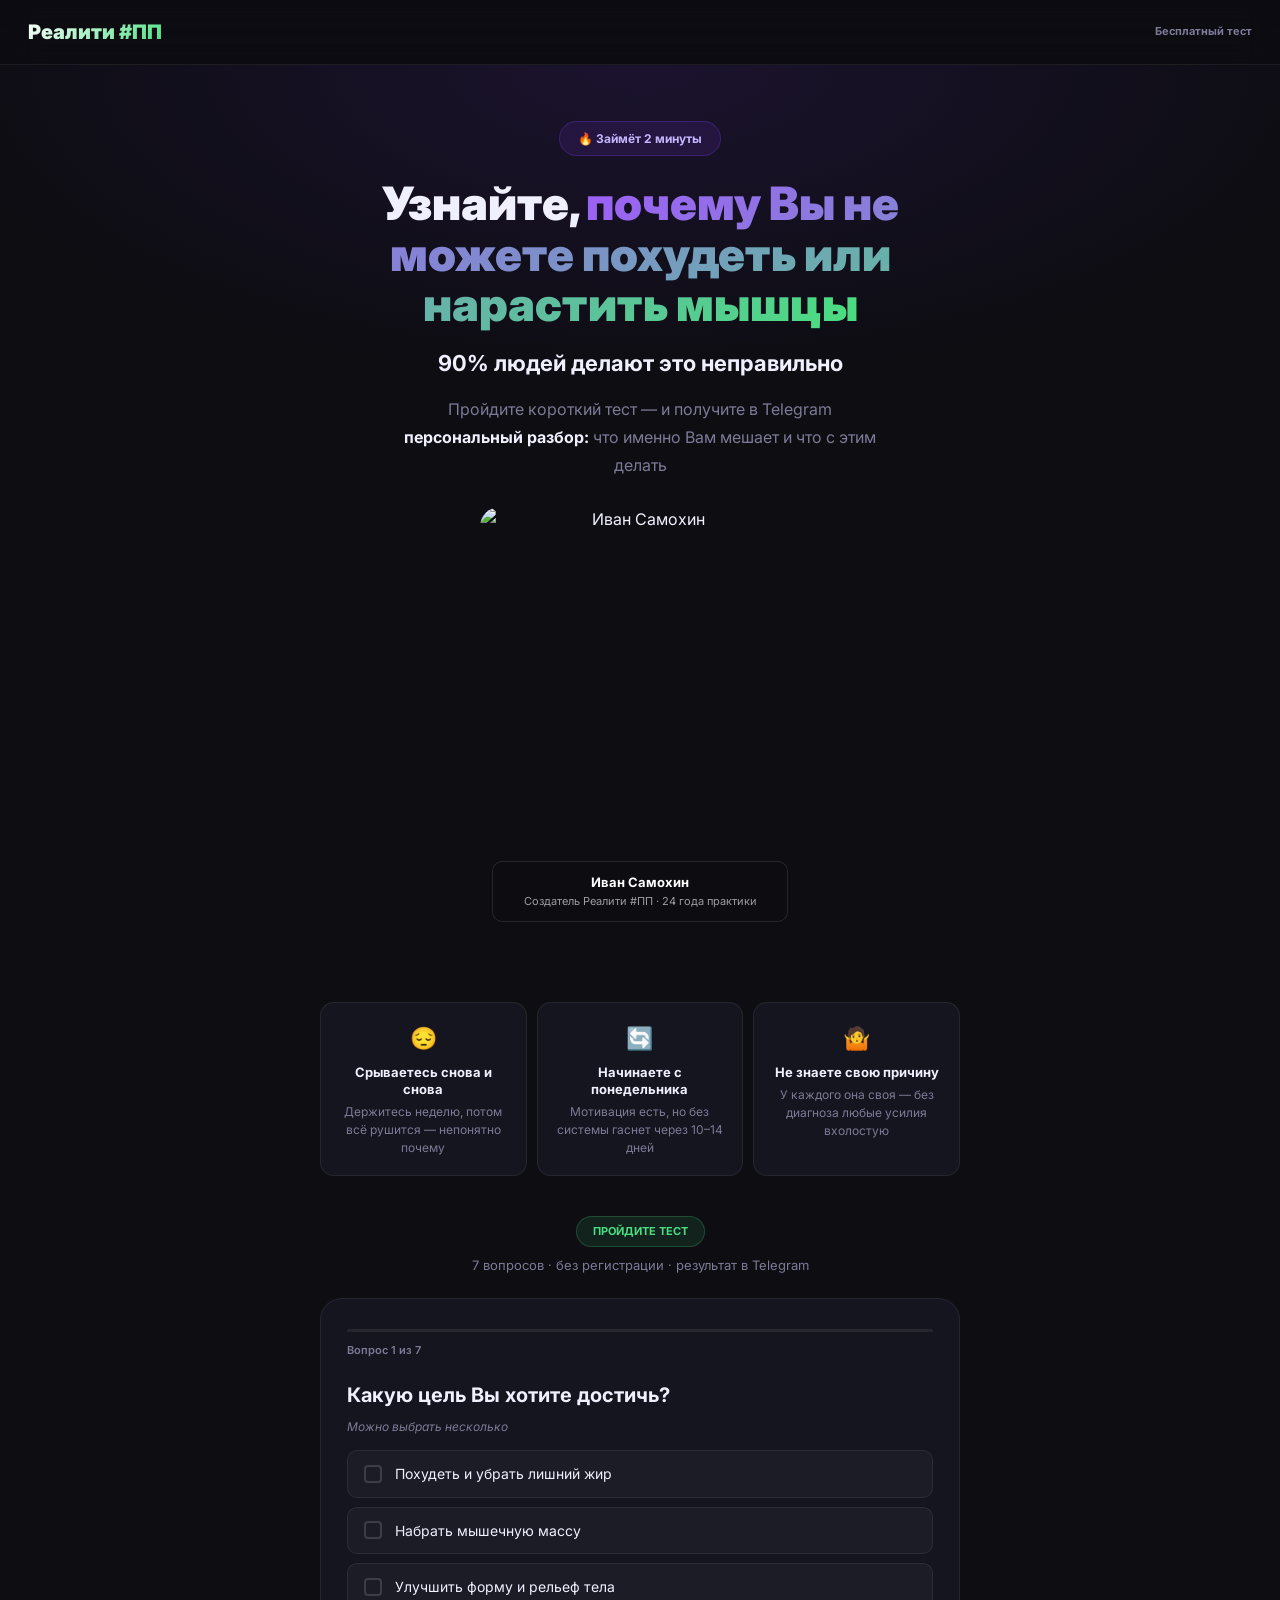
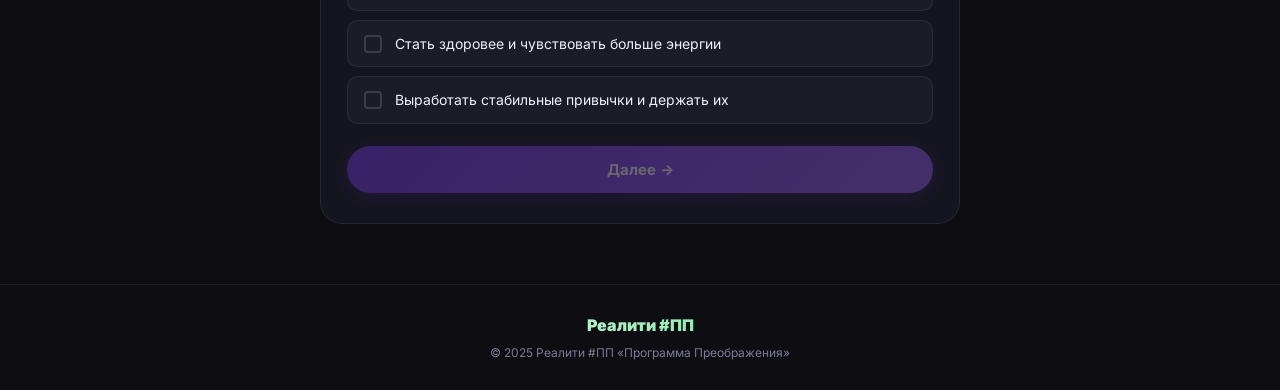
==== index.html @ 1e9e6c45 "Update index.html" ====
<!DOCTYPE html>
<html lang="ru">
<head>
<meta charset="UTF-8"/>
<meta name="viewport" content="width=device-width,initial-scale=1.0"/>
<title>Реалити #ПП «Программа Преображения» — Узнайте, почему Вы не можете похудеть</title>
<link href="https://fonts.googleapis.com/css2?family=Inter:wght@400;500;600;700;800;900&display=swap" rel="stylesheet"/>
<style>
*,*::before,*::after{box-sizing:border-box;margin:0;padding:0}
:root{
  --bg:#0d0d12;--card:#15151f;--border:rgba(255,255,255,0.07);
  --purple:#7c3aed;--purpleL:#9d5ff7;--purpleXL:#c4b5fd;
  --green:#4ade80;--text:#f0effe;--muted:#7c7a96;--r:14px;--rsm:10px;
}
html{scroll-behavior:smooth}
body{font-family:'Inter',sans-serif;background:var(--bg);color:var(--text);line-height:1.6;overflow-x:hidden;min-height:100vh}
.wrap{max-width:680px;margin:0 auto;padding:0 20px}
.grad{background:linear-gradient(130deg,var(--purpleL),var(--green));-webkit-background-clip:text;-webkit-text-fill-color:transparent;background-clip:text}
nav{display:flex;align-items:center;justify-content:space-between;padding:16px 28px;background:rgba(13,13,18,.92);backdrop-filter:blur(18px);border-bottom:1px solid var(--border);position:sticky;top:0;z-index:100}
.logo{font-size:20px;font-weight:900;background:linear-gradient(135deg,#fff,var(--green));-webkit-background-clip:text;-webkit-text-fill-color:transparent;background-clip:text}
.nav-badge{font-size:11px;font-weight:700;color:var(--muted)}
.hero{padding:56px 0 36px;text-align:center;background:radial-gradient(ellipse 80% 50% at 50% 0%,rgba(124,58,237,.13) 0%,transparent 70%),var(--bg)}
.hero-badge{display:inline-flex;align-items:center;background:rgba(124,58,237,.12);border:1px solid rgba(124,58,237,.28);color:var(--purpleXL);padding:7px 18px;border-radius:100px;font-size:12px;font-weight:700;margin-bottom:22px}
.hero h1{font-size:clamp(26px,6vw,46px);font-weight:900;line-height:1.1;margin-bottom:16px}
.hero-sub{font-size:clamp(14px,2.5vw,16px);color:var(--muted);max-width:500px;margin:0 auto;line-height:1.75}
.hero-sub strong{color:var(--text)}
.why{padding:32px 0 36px}
.why-grid{display:grid;grid-template-columns:repeat(3,1fr);gap:10px}
.why-card{background:var(--card);border:1px solid var(--border);border-radius:var(--r);padding:18px 14px;text-align:center}
.why-icon{font-size:22px;margin-bottom:8px}
.why-card h3{font-size:13px;font-weight:700;margin-bottom:5px;line-height:1.3}
.why-card p{font-size:12px;color:var(--muted);line-height:1.5}
.quiz-wrap{padding:4px 0 60px}
.quiz-label{text-align:center;margin-bottom:22px}
.ql-badge{display:inline-block;background:rgba(74,222,128,.1);border:1px solid rgba(74,222,128,.22);color:var(--green);padding:6px 16px;border-radius:100px;font-size:11px;font-weight:700;margin-bottom:8px}
.quiz-label p{font-size:13px;color:var(--muted)}
.quiz-box{background:var(--card);border:1px solid var(--border);border-radius:22px;padding:30px 26px}
.pw{height:3px;background:rgba(255,255,255,.07);border-radius:2px;margin-bottom:10px;overflow:hidden}
.pf{height:100%;background:linear-gradient(90deg,var(--purple),var(--green));border-radius:2px;transition:width .4s ease;width:0%}
.pl{font-size:11px;color:var(--muted);font-weight:600;margin-bottom:22px}
.hint{font-size:12px;color:var(--muted);margin-bottom:14px;font-style:italic}
.qt{font-size:clamp(16px,3vw,20px);font-weight:700;margin-bottom:8px;line-height:1.35}
.opts{display:flex;flex-direction:column;gap:9px}
.opt{display:flex;align-items:center;gap:13px;background:rgba(255,255,255,.03);border:1.5px solid var(--border);border-radius:var(--rsm);padding:13px 16px;cursor:pointer;transition:border-color .18s,background .18s;font-size:14px;line-height:1.4;-webkit-tap-highlight-color:transparent;user-select:none}
.opt:hover{border-color:rgba(157,95,247,.45);background:rgba(124,58,237,.06)}
.opt.sel{border-color:var(--purpleL);background:rgba(124,58,237,.12);color:#fff}
.dot{width:18px;height:18px;flex-shrink:0;border:2px solid rgba(255,255,255,.15);transition:all .18s;display:flex;align-items:center;justify-content:center}
.dot-r{border-radius:50%}
.dot-c{border-radius:4px}
.opt.sel .dot{border-color:var(--purpleL);background:var(--purpleL)}
.qnav{display:flex;justify-content:space-between;align-items:center;margin-top:22px;gap:10px}
.btn{display:inline-flex;align-items:center;justify-content:center;border:none;cursor:pointer;font-family:inherit;font-weight:700;border-radius:100px;transition:transform .18s,box-shadow .18s,opacity .18s;white-space:nowrap;text-decoration:none}
.btn:hover:not(:disabled){transform:translateY(-2px)}
.btn:disabled{opacity:.35;cursor:not-allowed;transform:none!important}
.btn-g{background:transparent;color:var(--muted);border:1px solid var(--border);padding:11px 22px;font-size:13px}
.btn-g:hover:not(:disabled){border-color:var(--purpleL);color:var(--text)}
.btn-p{background:linear-gradient(135deg,var(--purple),var(--purpleL));color:#fff;padding:14px 30px;font-size:15px;box-shadow:0 4px 20px rgba(124,58,237,.32);flex:1}
.btn-p:hover:not(:disabled){box-shadow:0 8px 28px rgba(124,58,237,.52)}
.btn-tg{display:inline-flex;align-items:center;justify-content:center;gap:10px;background:linear-gradient(135deg,#229ED9,#2AABEE);color:#fff;font-weight:700;font-size:16px;padding:18px 36px;border-radius:100px;text-decoration:none;transition:transform .18s,box-shadow .18s;box-shadow:0 4px 20px rgba(42,171,238,.32);width:100%}
.btn-tg:hover{transform:translateY(-2px);box-shadow:0 8px 28px rgba(42,171,238,.52)}
.btn-tg svg{width:20px;height:20px;flex-shrink:0}
.rbox{background:var(--card);border:1px solid rgba(124,58,237,.28);border-radius:22px;padding:36px 26px;text-align:center}
.ri{font-size:48px;line-height:1;margin-bottom:12px}
.rt{font-size:10px;font-weight:800;letter-spacing:.12em;color:var(--purpleXL);text-transform:uppercase;margin-bottom:10px}
.rh{font-size:clamp(20px,5vw,30px);font-weight:800;margin-bottom:14px;line-height:1.2}
.rd{color:var(--muted);font-size:15px;line-height:1.75;margin-bottom:24px;max-width:460px;margin-left:auto;margin-right:auto}
.rf{background:rgba(74,222,128,.07);border:1px solid rgba(74,222,128,.2);border-radius:var(--rsm);padding:14px 18px;margin-bottom:26px;font-size:14px;color:var(--green);text-align:left;line-height:1.6}
.rn{margin-top:14px;font-size:12px;color:var(--muted)}
.rhi{font-size:13px;color:var(--muted);margin-bottom:14px}
footer{padding:28px 0;border-top:1px solid var(--border);text-align:center}
.fl{font-size:16px;font-weight:900;background:linear-gradient(135deg,#fff,var(--green));-webkit-background-clip:text;-webkit-text-fill-color:transparent;background-clip:text;margin-bottom:4px}
footer p{font-size:12px;color:var(--muted)}
@media(max-width:600px){
  nav{padding:13px 16px}
  .hero{padding:40px 0 28px}
  .why-grid{grid-template-columns:1fr}
  .quiz-box{padding:20px 14px}
  .rbox{padding:26px 14px}
}
</style>
</head>
<body>

<nav>
  <div class="logo">Реалити #ПП</div>
  <div class="nav-badge">Бесплатный тест</div>
</nav>

<section class="hero">
  <div class="wrap">
    <div class="hero-badge">&#128293; Займёт 2 минуты</div>
    <h1>Узнайте, <span class="grad">почему Вы не можете похудеть или нарастить мышцы</span></h1>
    <p style="font-size:clamp(17px,3vw,22px);font-weight:700;color:var(--text);margin:0 auto 14px;max-width:500px">90% людей делают это неправильно</p>
    <p class="hero-sub">Пройдите короткий тест — и получите в Telegram <strong>персональный разбор:</strong> что именно Вам мешает и что с этим делать</p>
    <div style="margin-top:28px;display:flex;justify-content:center">
      <div style="position:relative;width:100%;max-width:320px">
        <img src="https://raw.githubusercontent.com/Vezuncheg/fitstate/main/images/ivan_photo.jpg"
             alt="Иван Самохин"
             style="width:100%;border-radius:20px;object-fit:cover;object-position:top center;aspect-ratio:3/4;display:block">
        <div style="position:absolute;bottom:12px;left:12px;right:12px;background:rgba(13,13,18,.8);backdrop-filter:blur(12px);border:1px solid rgba(255,255,255,.1);border-radius:10px;padding:10px 14px">
          <div style="font-size:13px;font-weight:700;color:#fff">Иван Самохин</div>
          <div style="font-size:11px;color:rgba(255,255,255,.6)">Создатель Реалити #ПП · 24 года практики</div>
        </div>
      </div>
    </div>
  </div>
</section>

<section class="why">
  <div class="wrap">
    <div class="why-grid">
      <div class="why-card"><div class="why-icon">&#128532;</div><h3>Срываетесь снова и снова</h3><p>Держитесь неделю, потом всё рушится — непонятно почему</p></div>
      <div class="why-card"><div class="why-icon">&#128260;</div><h3>Начинаете с понедельника</h3><p>Мотивация есть, но без системы гаснет через 10–14 дней</p></div>
      <div class="why-card"><div class="why-icon">&#129335;</div><h3>Не знаете свою причину</h3><p>У каждого она своя — без диагноза любые усилия вхолостую</p></div>
    </div>
  </div>
</section>

<section class="quiz-wrap" id="quiz">
  <div class="wrap">
    <div class="quiz-label">
      <div class="ql-badge">ПРОЙДИТЕ ТЕСТ</div>
      <p>7 вопросов · без регистрации · результат в Telegram</p>
    </div>
    <div class="quiz-box" id="qBox">
      <div class="pw"><div class="pf" id="pf"></div></div>
      <div class="pl" id="pl">Вопрос 1 из 7</div>
      <div id="qb"></div>
      <div class="qnav">
        <button class="btn btn-g" id="bPrev" onclick="prev()" style="display:none">&#8592; Назад</button>
        <button class="btn btn-p" id="bNext" onclick="next()" disabled>Далее &#8594;</button>
      </div>
    </div>
    <div id="rb" style="display:none"></div>
  </div>
</section>

<footer>
  <div class="wrap">
    <div class="fl">Реалити #ПП</div>
    <p>© 2025 Реалити #ПП «Программа Преображения»</p>
  </div>
</footer>

<script>
var BOT="PP_reality_bot";
var Qs=[
  {q:"Какую цель Вы хотите достичь?",hint:"Можно выбрать несколько",multi:true,opts:[
    {t:"Похудеть и убрать лишний жир",s:{em:2,so:1,me:2,st:1}},
    {t:"Набрать мышечную массу",s:{em:0,so:0,me:2,st:2}},
    {t:"Улучшить форму и рельеф тела",s:{em:1,so:1,me:2,st:1}},
    {t:"Стать здоровее и чувствовать больше энергии",s:{em:1,so:1,me:1,st:1}},
    {t:"Выработать стабильные привычки и держать их",s:{em:1,so:1,me:0,st:3}},
  ]},
  {q:"Как давно Вы пытаетесь достичь этой цели?",multi:false,opts:[
    {t:"Только начинаю, ещё не пробовал всерьёз",s:{em:0,so:0,me:0,st:2}},
    {t:"Несколько месяцев — результата почти нет",s:{em:1,so:1,me:2,st:1}},
    {t:"Больше года — есть сдвиги, но слабые",s:{em:2,so:1,me:2,st:1}},
    {t:"Много раз начинал — всегда в итоге останавливаюсь",s:{em:1,so:1,me:1,st:3}},
  ]},
  {q:"Что чаще всего выбивает Вас из режима?",hint:"Имеется в виду и питание, и активность — всё вместе",multi:false,opts:[
    {t:"Стресс, усталость или плохое настроение",s:{em:4,so:0,me:0,st:0}},
    {t:"Компания, праздники, застолья — сложно держаться",s:{em:0,so:4,me:0,st:0}},
    {t:"Теряю запал и бросаю через 1–2 недели",s:{em:0,so:0,me:0,st:4}},
    {t:"Стараюсь, делаю всё правильно, но тело не меняется",s:{em:0,so:0,me:4,st:0}},
  ]},
  {q:"Как сейчас выглядит Ваша активность?",hint:"Любое движение считается: зал, прогулки, бег, йога, велосипед",multi:false,opts:[
    {t:"Двигаюсь регулярно, но результата почти нет",s:{em:1,so:0,me:3,st:0}},
    {t:"Двигаюсь иногда — нет стабильного ритма",s:{em:1,so:1,me:1,st:2}},
    {t:"Начинаю активно, потом бросаю — и снова по кругу",s:{em:0,so:0,me:0,st:4}},
    {t:"Практически не двигаюсь и хочу это изменить",s:{em:1,so:1,me:1,st:2}},
  ]},
  {q:"Как часто Вы откладываете начало на «потом»?",hint:"«С понедельника», «с 1-го», «после праздников» — узнаёте себя?",multi:false,opts:[
    {t:"Не откладываю — у меня уже стабильный ритм",s:{em:0,so:0,me:2,st:0}},
    {t:"Иногда бывает, особенно после срыва",s:{em:2,so:2,me:0,st:1}},
    {t:"Часто — каждую неделю как будто новый старт",s:{em:1,so:1,me:0,st:4}},
    {t:"Постоянно — и я сам уже устал от этого круга",s:{em:2,so:0,me:1,st:3}},
  ]},
  {q:"Как обычно выглядит Ваш день?",multi:false,opts:[
    {t:"Стабильный режим, высыпаюсь, есть время на себя",s:{em:0,so:0,me:1,st:0}},
    {t:"В целом нормально, но часто не хватает времени или сил",s:{em:1,so:1,me:1,st:1}},
    {t:"Режим скачет — сон, еда и активность как получится",s:{em:2,so:1,me:2,st:2}},
    {t:"Много работы, мало сна, стресс почти каждый день",s:{em:3,so:1,me:1,st:1}},
  ]},
  {q:"Что сейчас мешает Вам двигаться к своей цели?",hint:"Можно выбрать несколько — это поможет дать точный разбор",multi:true,opts:[
    {t:"Не знаю с чего начать и как делать правильно",s:{em:1,so:0,me:1,st:3}},
    {t:"Знаю что делать, но не хватает дисциплины",s:{em:3,so:1,me:0,st:2}},
    {t:"В стрессовые моменты всё рушится",s:{em:4,so:0,me:0,st:0}},
    {t:"Окружение не поддерживает или тянет назад",s:{em:0,so:3,me:0,st:1}},
    {t:"Делаю всё правильно, но тело просто не реагирует",s:{em:0,so:0,me:4,st:0}},
  ]},
];
var ARCHS={
  em:{e:"😰",p:"emotional_eater"},
  so:{e:"🍕",p:"social_hostage"},
  me:{e:"⚖️",p:"metabolic_skeptic"},
  st:{e:"🔁",p:"starter_stopper"},
};
var cur=0,ans=Qs.map(function(q){return q.multi?[]:null;});

function render(){
  var q=Qs[cur];
  var pct=Math.round(cur/Qs.length*100);
  document.getElementById('pf').style.width=pct+'%';
  document.getElementById('pl').textContent='Вопрос '+(cur+1)+' из '+Qs.length;
  var hasAns=q.multi?ans[cur].length>0:ans[cur]!==null;
  var nb=document.getElementById('bNext');
  nb.disabled=!hasAns;
  nb.textContent=cur===Qs.length-1?'Узнать Ваш тип →':'Далее →';
  document.getElementById('bPrev').style.display=cur>0?'inline-flex':'none';
  var h=q.hint?'<p class="hint">'+q.hint+'</p>':'';
  var opts=q.opts.map(function(o,i){
    var sel=q.multi?ans[cur].indexOf(i)!==-1:ans[cur]===i;
    var dc=q.multi?'dot dot-c':'dot dot-r';
    var inner=sel?(q.multi?'<svg width="11" height="9" viewBox="0 0 11 9" fill="none"><path d="M1 4.5l3 3 6-7" stroke="white" stroke-width="1.8" stroke-linecap="round" stroke-linejoin="round"/></svg>':'<div style="width:7px;height:7px;border-radius:50%;background:#fff"></div>'):'';
    return '<div class="opt'+(sel?' sel':'')+'" onclick="pick('+i+')"><div class="'+dc+'">'+inner+'</div><span>'+o.t+'</span></div>';
  }).join('');
  document.getElementById('qb').innerHTML='<p class="qt">'+q.q+'</p>'+h+'<div class="opts">'+opts+'</div>';
}

function pick(i){
  var q=Qs[cur];
  if(q.multi){var idx=ans[cur].indexOf(i);if(idx===-1)ans[cur].push(i);else ans[cur].splice(idx,1);}
  else{ans[cur]=i;}
  render();
}
function next(){
  var q=Qs[cur];
  var ok=q.multi?ans[cur].length>0:ans[cur]!==null;
  if(!ok)return;
  if(cur<Qs.length-1){cur++;render();}else showResult();
}
function prev(){if(cur>0){cur--;render();}}

function showResult(){
  var tot={em:0,so:0,me:0,st:0};
  ans.forEach(function(ai,qi){
    var q=Qs[qi];
    var list=q.multi?ai:(ai!==null?[ai]:[]);
    list.forEach(function(i){var s=q.opts[i].s;Object.keys(s).forEach(function(k){tot[k]+=s[k];});});
  });
  var key=Object.entries(tot).sort(function(a,b){return b[1]-a[1];})[0][0];
  var a=ARCHS[key];
  var url='https://t.me/'+BOT+'?start='+a.p;
  document.getElementById('qBox').style.display='none';
  document.querySelector('.quiz-label').style.display='none';
  var rb=document.getElementById('rb');
  rb.style.display='block';
  rb.innerHTML='<div class="rbox">'+
    '<div class="ri">'+a.e+'</div>'+
    '<div class="rt">Ваш результат готов</div>'+
    '<h2 class="rh">Мы определили<br>Ваш тип</h2>'+
    '<p class="rd">Персональный разбор — кто Вы, что именно Вам мешает и конкретный план действий — ждёт Вас в Telegram-боте.</p>'+
    '<div class="rf">&#9989; Результат теста уже передан боту — он знает Ваш тип и сразу даст персональный разбор</div>'+
    '<p class="rhi">&#128071; Нажмите, чтобы получить разбор</p>'+
    '<a class="btn-tg" href="'+url+'" target="_blank">'+
      '<svg viewBox="0 0 24 24" fill="white"><path d="M12 0C5.373 0 0 5.373 0 12s5.373 12 12 12 12-5.373 12-12S18.627 0 12 0zm5.562 8.248l-2.018 9.51c-.145.658-.537.818-1.084.508l-3-2.21-1.447 1.394c-.16.16-.295.295-.605.295l.213-3.053 5.56-5.023c.242-.213-.054-.333-.373-.12L6.918 14.42l-2.95-.924c-.64-.203-.654-.64.136-.948l11.528-4.445c.535-.194 1.002.131.93.944z"/></svg>'+
      'Перейти в @PP_reality_bot'+
    '</a>'+
    '<p class="rn">Бесплатно · Результат сохраняется в боте</p>'+
  '</div>';
  rb.scrollIntoView({behavior:'smooth',block:'start'});
  localStorage.setItem('fitstate_arch',key);
}
document.addEventListener('DOMContentLoaded',render);
</script>
</body>
</html>
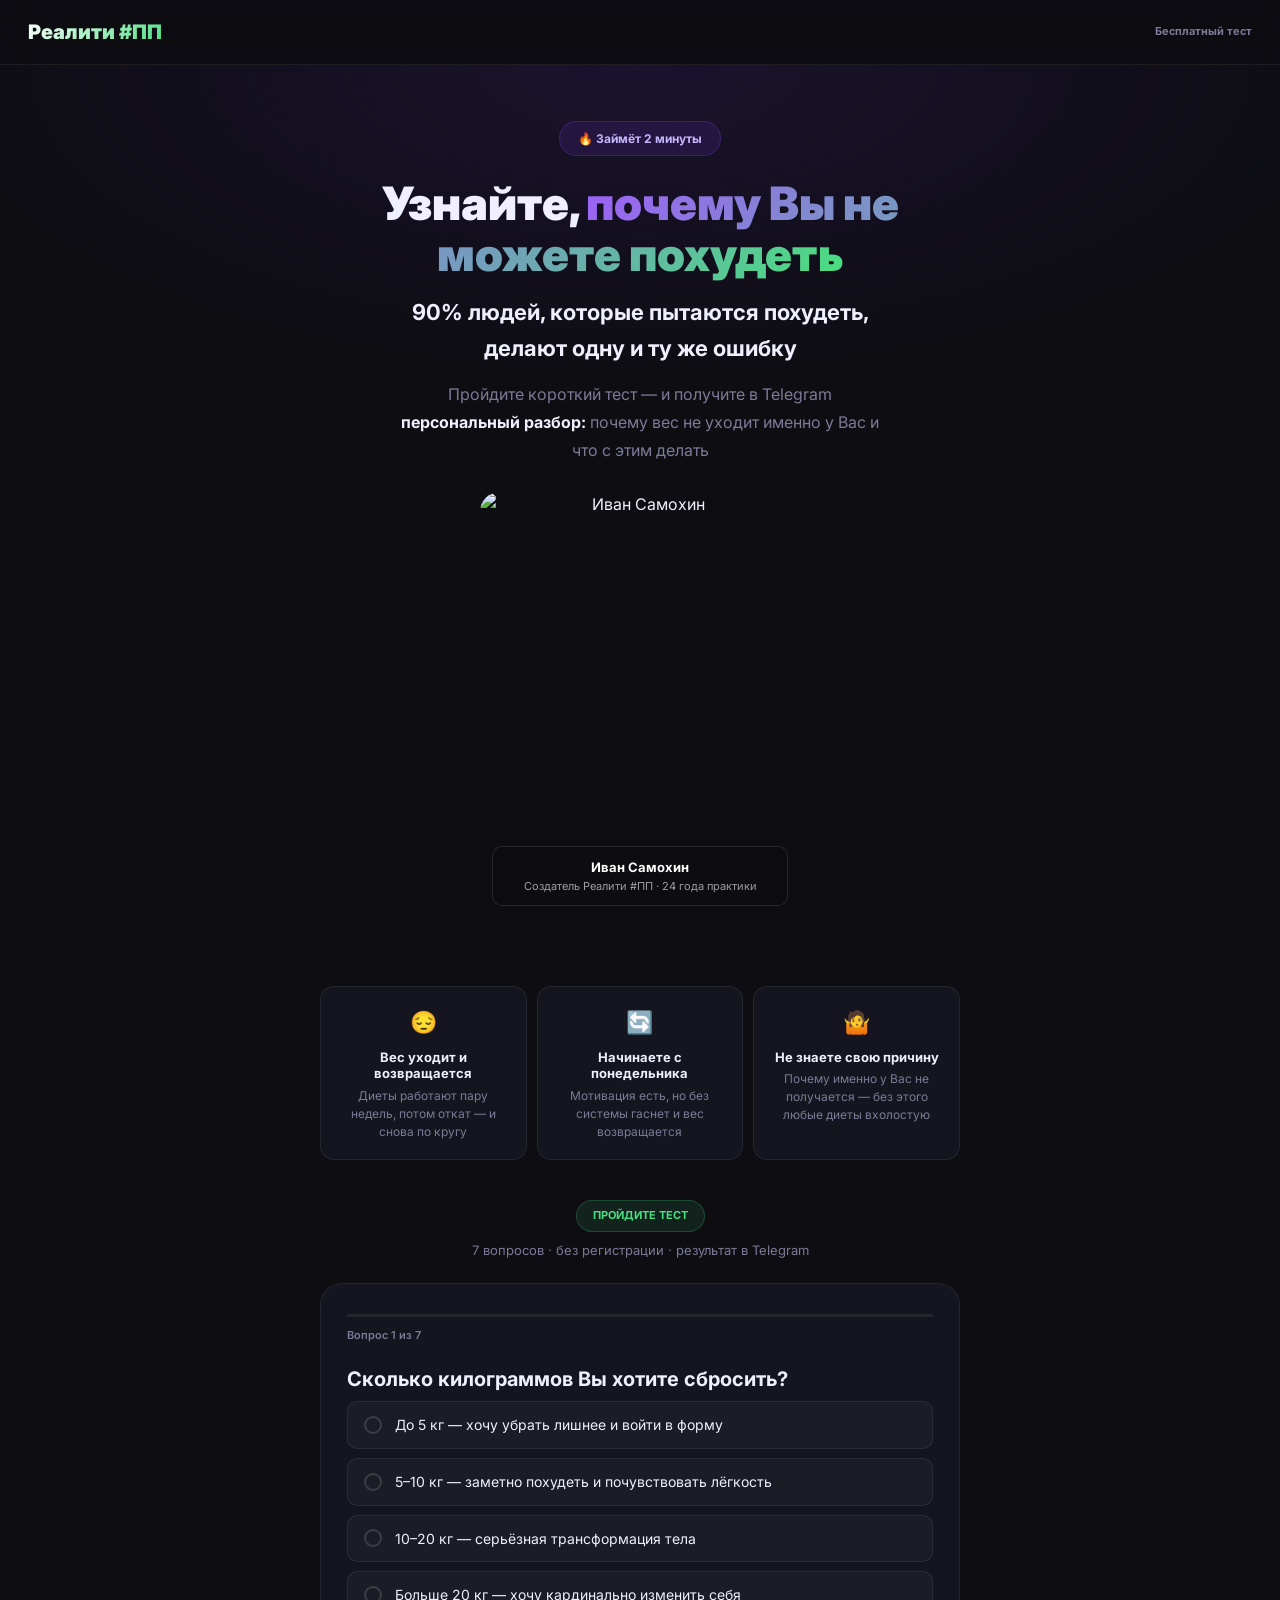
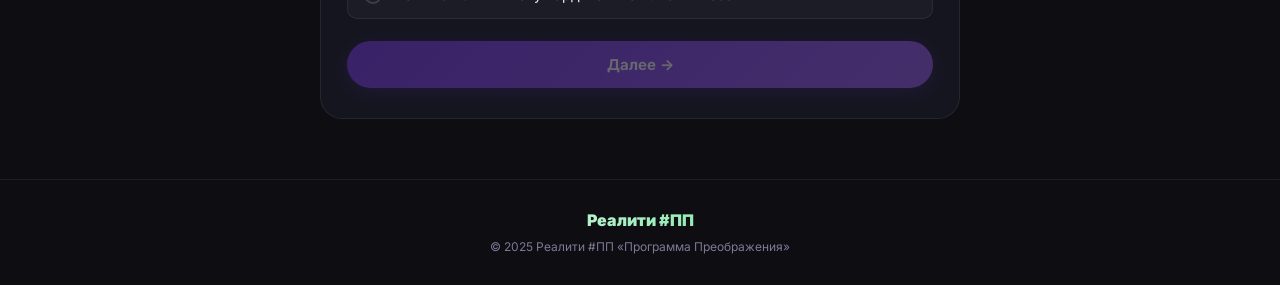
==== commit 732debb9: "Update index.html" ====
--- a/index.html
+++ b/index.html
@@ -89,9 +89,9 @@
 <section class="hero">
   <div class="wrap">
     <div class="hero-badge">&#128293; Займёт 2 минуты</div>
-    <h1>Узнайте, <span class="grad">почему Вы не можете похудеть или нарастить мышцы</span></h1>
-    <p style="font-size:clamp(17px,3vw,22px);font-weight:700;color:var(--text);margin:0 auto 14px;max-width:500px">90% людей делают это неправильно</p>
-    <p class="hero-sub">Пройдите короткий тест — и получите в Telegram <strong>персональный разбор:</strong> что именно Вам мешает и что с этим делать</p>
+    <h1>Узнайте, <span class="grad">почему Вы не можете похудеть</span></h1>
+    <p style="font-size:clamp(17px,3vw,22px);font-weight:700;color:var(--text);margin:0 auto 14px;max-width:500px">90% людей, которые пытаются похудеть, делают одну и ту же ошибку</p>
+    <p class="hero-sub">Пройдите короткий тест — и получите в Telegram <strong>персональный разбор:</strong> почему вес не уходит именно у Вас и что с этим делать</p>
     <div style="margin-top:28px;display:flex;justify-content:center">
       <div style="position:relative;width:100%;max-width:320px">
         <img src="https://raw.githubusercontent.com/Vezuncheg/fitstate/main/images/ivan_photo.jpg"
@@ -109,9 +109,9 @@
 <section class="why">
   <div class="wrap">
     <div class="why-grid">
-      <div class="why-card"><div class="why-icon">&#128532;</div><h3>Срываетесь снова и снова</h3><p>Держитесь неделю, потом всё рушится — непонятно почему</p></div>
-      <div class="why-card"><div class="why-icon">&#128260;</div><h3>Начинаете с понедельника</h3><p>Мотивация есть, но без системы гаснет через 10–14 дней</p></div>
-      <div class="why-card"><div class="why-icon">&#129335;</div><h3>Не знаете свою причину</h3><p>У каждого она своя — без диагноза любые усилия вхолостую</p></div>
+      <div class="why-card"><div class="why-icon">&#128532;</div><h3>Вес уходит и возвращается</h3><p>Диеты работают пару недель, потом откат — и снова по кругу</p></div>
+      <div class="why-card"><div class="why-icon">&#128260;</div><h3>Начинаете с понедельника</h3><p>Мотивация есть, но без системы гаснет и вес возвращается</p></div>
+      <div class="why-card"><div class="why-icon">&#129335;</div><h3>Не знаете свою причину</h3><p>Почему именно у Вас не получается — без этого любые диеты вхолостую</p></div>
     </div>
   </div>
 </section>
@@ -145,36 +145,36 @@
 <script>
 var BOT="PP_reality_bot";
 var Qs=[
-  {q:"Какую цель Вы хотите достичь?",hint:"Можно выбрать несколько",multi:true,opts:[
-    {t:"Похудеть и убрать лишний жир",s:{em:2,so:1,me:2,st:1}},
-    {t:"Набрать мышечную массу",s:{em:0,so:0,me:2,st:2}},
-    {t:"Улучшить форму и рельеф тела",s:{em:1,so:1,me:2,st:1}},
-    {t:"Стать здоровее и чувствовать больше энергии",s:{em:1,so:1,me:1,st:1}},
-    {t:"Выработать стабильные привычки и держать их",s:{em:1,so:1,me:0,st:3}},
-  ]},
-  {q:"Как давно Вы пытаетесь достичь этой цели?",multi:false,opts:[
-    {t:"Только начинаю, ещё не пробовал всерьёз",s:{em:0,so:0,me:0,st:2}},
+  {q:"Сколько килограммов Вы хотите сбросить?",multi:false,opts:[
+    {t:"До 5 кг — хочу убрать лишнее и войти в форму",s:{em:1,so:1,me:2,st:1}},
+    {t:"5–10 кг — заметно похудеть и почувствовать лёгкость",s:{em:2,so:1,me:2,st:1}},
+    {t:"10–20 кг — серьёзная трансформация тела",s:{em:2,so:1,me:1,st:2}},
+    {t:"Больше 20 кг — хочу кардинально изменить себя",s:{em:1,so:0,me:1,st:3}},
+  ]},
+  {q:"Как давно Вы пытаетесь похудеть?",multi:false,opts:[
+    {t:"Только начинаю — ещё не пробовал всерьёз",s:{em:0,so:0,me:0,st:2}},
     {t:"Несколько месяцев — результата почти нет",s:{em:1,so:1,me:2,st:1}},
-    {t:"Больше года — есть сдвиги, но слабые",s:{em:2,so:1,me:2,st:1}},
-    {t:"Много раз начинал — всегда в итоге останавливаюсь",s:{em:1,so:1,me:1,st:3}},
-  ]},
-  {q:"Что чаще всего выбивает Вас из режима?",hint:"Имеется в виду и питание, и активность — всё вместе",multi:false,opts:[
-    {t:"Стресс, усталость или плохое настроение",s:{em:4,so:0,me:0,st:0}},
-    {t:"Компания, праздники, застолья — сложно держаться",s:{em:0,so:4,me:0,st:0}},
-    {t:"Теряю запал и бросаю через 1–2 недели",s:{em:0,so:0,me:0,st:4}},
-    {t:"Стараюсь, делаю всё правильно, но тело не меняется",s:{em:0,so:0,me:4,st:0}},
-  ]},
-  {q:"Как сейчас выглядит Ваша активность?",hint:"Любое движение считается: зал, прогулки, бег, йога, велосипед",multi:false,opts:[
-    {t:"Двигаюсь регулярно, но результата почти нет",s:{em:1,so:0,me:3,st:0}},
-    {t:"Двигаюсь иногда — нет стабильного ритма",s:{em:1,so:1,me:1,st:2}},
-    {t:"Начинаю активно, потом бросаю — и снова по кругу",s:{em:0,so:0,me:0,st:4}},
-    {t:"Практически не двигаюсь и хочу это изменить",s:{em:1,so:1,me:1,st:2}},
-  ]},
-  {q:"Как часто Вы откладываете начало на «потом»?",hint:"«С понедельника», «с 1-го», «после праздников» — узнаёте себя?",multi:false,opts:[
-    {t:"Не откладываю — у меня уже стабильный ритм",s:{em:0,so:0,me:2,st:0}},
-    {t:"Иногда бывает, особенно после срыва",s:{em:2,so:2,me:0,st:1}},
-    {t:"Часто — каждую неделю как будто новый старт",s:{em:1,so:1,me:0,st:4}},
-    {t:"Постоянно — и я сам уже устал от этого круга",s:{em:2,so:0,me:1,st:3}},
+    {t:"Больше года — вес уходит и возвращается",s:{em:2,so:1,me:2,st:1}},
+    {t:"Много лет — пробовал всё, но вес возвращается всегда",s:{em:2,so:1,me:1,st:3}},
+  ]},
+  {q:"Что чаще всего срывает Вашу диету или режим?",multi:false,opts:[
+    {t:"Стресс, усталость или плохое настроение — заедаю",s:{em:4,so:0,me:0,st:0}},
+    {t:"Застолья, рестораны, праздники — сложно отказать",s:{em:0,so:4,me:0,st:0}},
+    {t:"Начинаю с энтузиазмом, но через 1–2 недели бросаю",s:{em:0,so:0,me:0,st:4}},
+    {t:"Ем правильно и мало, но вес почти не уходит",s:{em:0,so:0,me:4,st:0}},
+  ]},
+  {q:"Что Вы уже пробовали для похудения?",hint:"Можно выбрать несколько",multi:true,opts:[
+    {t:"Диеты и ограничения в питании",s:{em:1,so:0,me:2,st:1}},
+    {t:"Спорт и тренировки",s:{em:0,so:0,me:2,st:1}},
+    {t:"Марафоны и онлайн-программы",s:{em:1,so:0,me:0,st:3}},
+    {t:"Подсчёт калорий",s:{em:0,so:0,me:3,st:0}},
+    {t:"Ещё ничего серьёзного не пробовал",s:{em:0,so:0,me:0,st:2}},
+  ]},
+  {q:"Как Вы обычно питаетесь?",multi:false,opts:[
+    {t:"Стараюсь есть правильно, но срываюсь на сладкое или фастфуд",s:{em:3,so:1,me:1,st:0}},
+    {t:"Питаюсь хаотично — как получится, часто переедаю",s:{em:2,so:1,me:1,st:2}},
+    {t:"Ем мало, но вес не уходит — не понимаю почему",s:{em:0,so:0,me:4,st:0}},
+    {t:"В компании или на праздниках трудно себя контролировать",s:{em:0,so:4,me:0,st:0}},
   ]},
   {q:"Как обычно выглядит Ваш день?",multi:false,opts:[
     {t:"Стабильный режим, высыпаюсь, есть время на себя",s:{em:0,so:0,me:1,st:0}},
@@ -182,12 +182,12 @@
     {t:"Режим скачет — сон, еда и активность как получится",s:{em:2,so:1,me:2,st:2}},
     {t:"Много работы, мало сна, стресс почти каждый день",s:{em:3,so:1,me:1,st:1}},
   ]},
-  {q:"Что сейчас мешает Вам двигаться к своей цели?",hint:"Можно выбрать несколько — это поможет дать точный разбор",multi:true,opts:[
-    {t:"Не знаю с чего начать и как делать правильно",s:{em:1,so:0,me:1,st:3}},
-    {t:"Знаю что делать, но не хватает дисциплины",s:{em:3,so:1,me:0,st:2}},
-    {t:"В стрессовые моменты всё рушится",s:{em:4,so:0,me:0,st:0}},
-    {t:"Окружение не поддерживает или тянет назад",s:{em:0,so:3,me:0,st:1}},
-    {t:"Делаю всё правильно, но тело просто не реагирует",s:{em:0,so:0,me:4,st:0}},
+  {q:"Что сейчас мешает Вам похудеть?",hint:"Можно выбрать несколько — это поможет дать точный разбор",multi:true,opts:[
+    {t:"Не знаю с чего начать и что делать правильно",s:{em:1,so:0,me:1,st:3}},
+    {t:"Знаю что делать, но нет сил держаться",s:{em:3,so:1,me:0,st:2}},
+    {t:"В стрессовые моменты всё рушится и я ем лишнее",s:{em:4,so:0,me:0,st:0}},
+    {t:"Окружение не поддерживает или зовёт на застолья",s:{em:0,so:3,me:0,st:1}},
+    {t:"Делаю всё правильно, но вес стоит на месте",s:{em:0,so:0,me:4,st:0}},
   ]},
 ];
 var ARCHS={
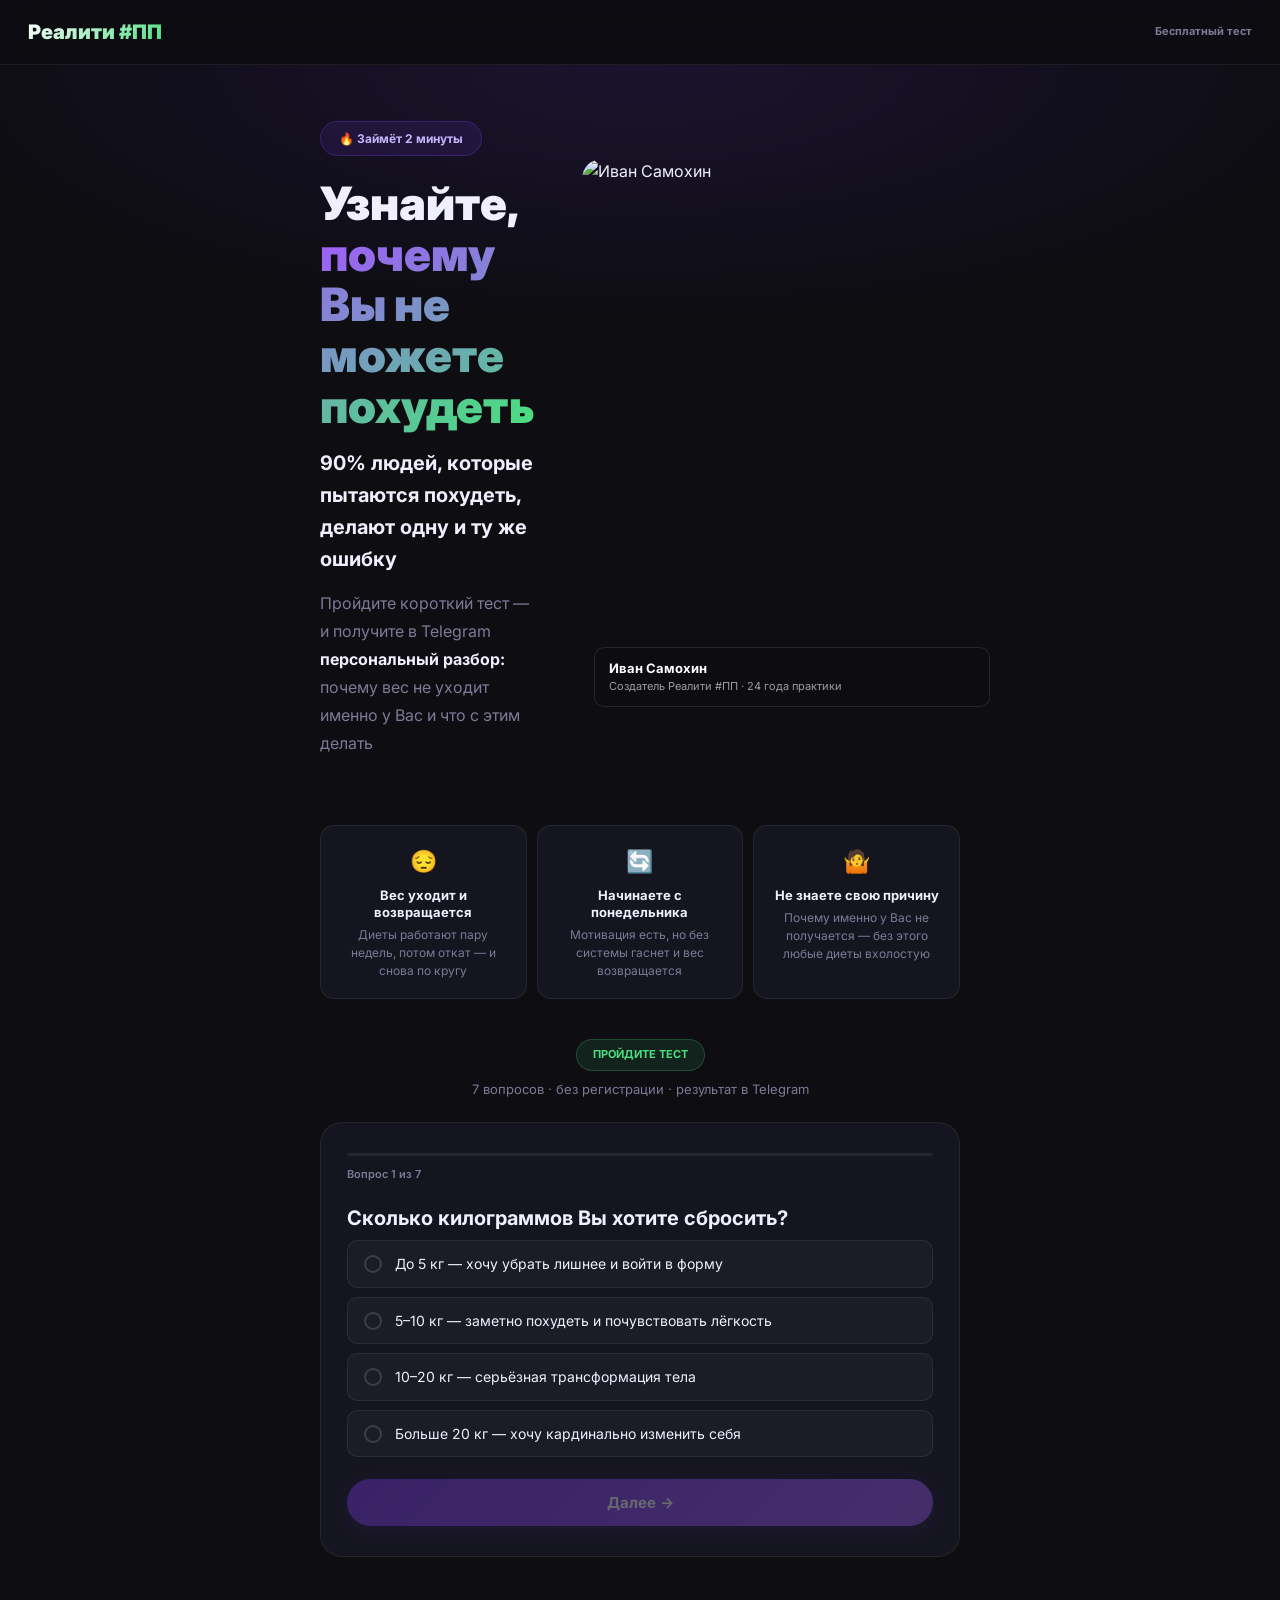
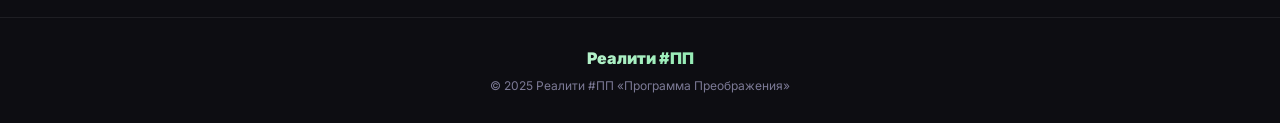
==== commit da5481eb: "Update index.html" ====
--- a/index.html
+++ b/index.html
@@ -19,11 +19,18 @@
 nav{display:flex;align-items:center;justify-content:space-between;padding:16px 28px;background:rgba(13,13,18,.92);backdrop-filter:blur(18px);border-bottom:1px solid var(--border);position:sticky;top:0;z-index:100}
 .logo{font-size:20px;font-weight:900;background:linear-gradient(135deg,#fff,var(--green));-webkit-background-clip:text;-webkit-text-fill-color:transparent;background-clip:text}
 .nav-badge{font-size:11px;font-weight:700;color:var(--muted)}
-.hero{padding:56px 0 36px;text-align:center;background:radial-gradient(ellipse 80% 50% at 50% 0%,rgba(124,58,237,.13) 0%,transparent 70%),var(--bg)}
+.hero{padding:56px 0 36px;background:radial-gradient(ellipse 80% 50% at 50% 0%,rgba(124,58,237,.13) 0%,transparent 70%),var(--bg)}
+.hero-inner{display:grid;grid-template-columns:1fr 420px;gap:48px;align-items:center}
+.hero-text{text-align:left}
 .hero-badge{display:inline-flex;align-items:center;background:rgba(124,58,237,.12);border:1px solid rgba(124,58,237,.28);color:var(--purpleXL);padding:7px 18px;border-radius:100px;font-size:12px;font-weight:700;margin-bottom:22px}
-.hero h1{font-size:clamp(26px,6vw,46px);font-weight:900;line-height:1.1;margin-bottom:16px}
-.hero-sub{font-size:clamp(14px,2.5vw,16px);color:var(--muted);max-width:500px;margin:0 auto;line-height:1.75}
+.hero h1{font-size:clamp(26px,4vw,46px);font-weight:900;line-height:1.1;margin-bottom:16px}
+.hero-sub{font-size:clamp(14px,2.5vw,16px);color:var(--muted);max-width:500px;line-height:1.75}
 .hero-sub strong{color:var(--text)}
+.hero-photo{position:relative}
+.hero-photo img{width:100%;border-radius:20px;object-fit:cover;object-position:top center;aspect-ratio:3/4;display:block}
+.hero-photo-caption{position:absolute;bottom:12px;left:12px;right:12px;background:rgba(13,13,18,.8);backdrop-filter:blur(12px);border:1px solid rgba(255,255,255,.1);border-radius:10px;padding:10px 14px}
+.hero-photo-caption .name{font-size:13px;font-weight:700;color:#fff}
+.hero-photo-caption .sub{font-size:11px;color:rgba(255,255,255,.6)}
 .why{padding:32px 0 36px}
 .why-grid{display:grid;grid-template-columns:repeat(3,1fr);gap:10px}
 .why-card{background:var(--card);border:1px solid var(--border);border-radius:var(--r);padding:18px 14px;text-align:center}
@@ -73,6 +80,9 @@
 @media(max-width:600px){
   nav{padding:13px 16px}
   .hero{padding:40px 0 28px}
+  .hero-inner{grid-template-columns:1fr}
+  .hero-photo{display:none}
+  .hero-text{text-align:center}
   .why-grid{grid-template-columns:1fr}
   .quiz-box{padding:20px 14px}
   .rbox{padding:26px 14px}
@@ -88,18 +98,19 @@
 
 <section class="hero">
   <div class="wrap">
-    <div class="hero-badge">&#128293; Займёт 2 минуты</div>
-    <h1>Узнайте, <span class="grad">почему Вы не можете похудеть</span></h1>
-    <p style="font-size:clamp(17px,3vw,22px);font-weight:700;color:var(--text);margin:0 auto 14px;max-width:500px">90% людей, которые пытаются похудеть, делают одну и ту же ошибку</p>
-    <p class="hero-sub">Пройдите короткий тест — и получите в Telegram <strong>персональный разбор:</strong> почему вес не уходит именно у Вас и что с этим делать</p>
-    <div style="margin-top:28px;display:flex;justify-content:center">
-      <div style="position:relative;width:100%;max-width:320px">
+    <div class="hero-inner">
+      <div class="hero-text">
+        <div class="hero-badge">&#128293; Займёт 2 минуты</div>
+        <h1>Узнайте, <span class="grad">почему Вы не можете похудеть</span></h1>
+        <p style="font-size:clamp(16px,2.5vw,20px);font-weight:700;color:var(--text);margin:0 0 14px">90% людей, которые пытаются похудеть, делают одну и ту же ошибку</p>
+        <p class="hero-sub">Пройдите короткий тест — и получите в Telegram <strong>персональный разбор:</strong> почему вес не уходит именно у Вас и что с этим делать</p>
+      </div>
+      <div class="hero-photo">
         <img src="https://raw.githubusercontent.com/Vezuncheg/fitstate/main/images/ivan_photo.jpg"
-             alt="Иван Самохин"
-             style="width:100%;border-radius:20px;object-fit:cover;object-position:top center;aspect-ratio:3/4;display:block">
-        <div style="position:absolute;bottom:12px;left:12px;right:12px;background:rgba(13,13,18,.8);backdrop-filter:blur(12px);border:1px solid rgba(255,255,255,.1);border-radius:10px;padding:10px 14px">
-          <div style="font-size:13px;font-weight:700;color:#fff">Иван Самохин</div>
-          <div style="font-size:11px;color:rgba(255,255,255,.6)">Создатель Реалити #ПП · 24 года практики</div>
+             alt="Иван Самохин">
+        <div class="hero-photo-caption">
+          <div class="name">Иван Самохин</div>
+          <div class="sub">Создатель Реалити #ПП · 24 года практики</div>
         </div>
       </div>
     </div>
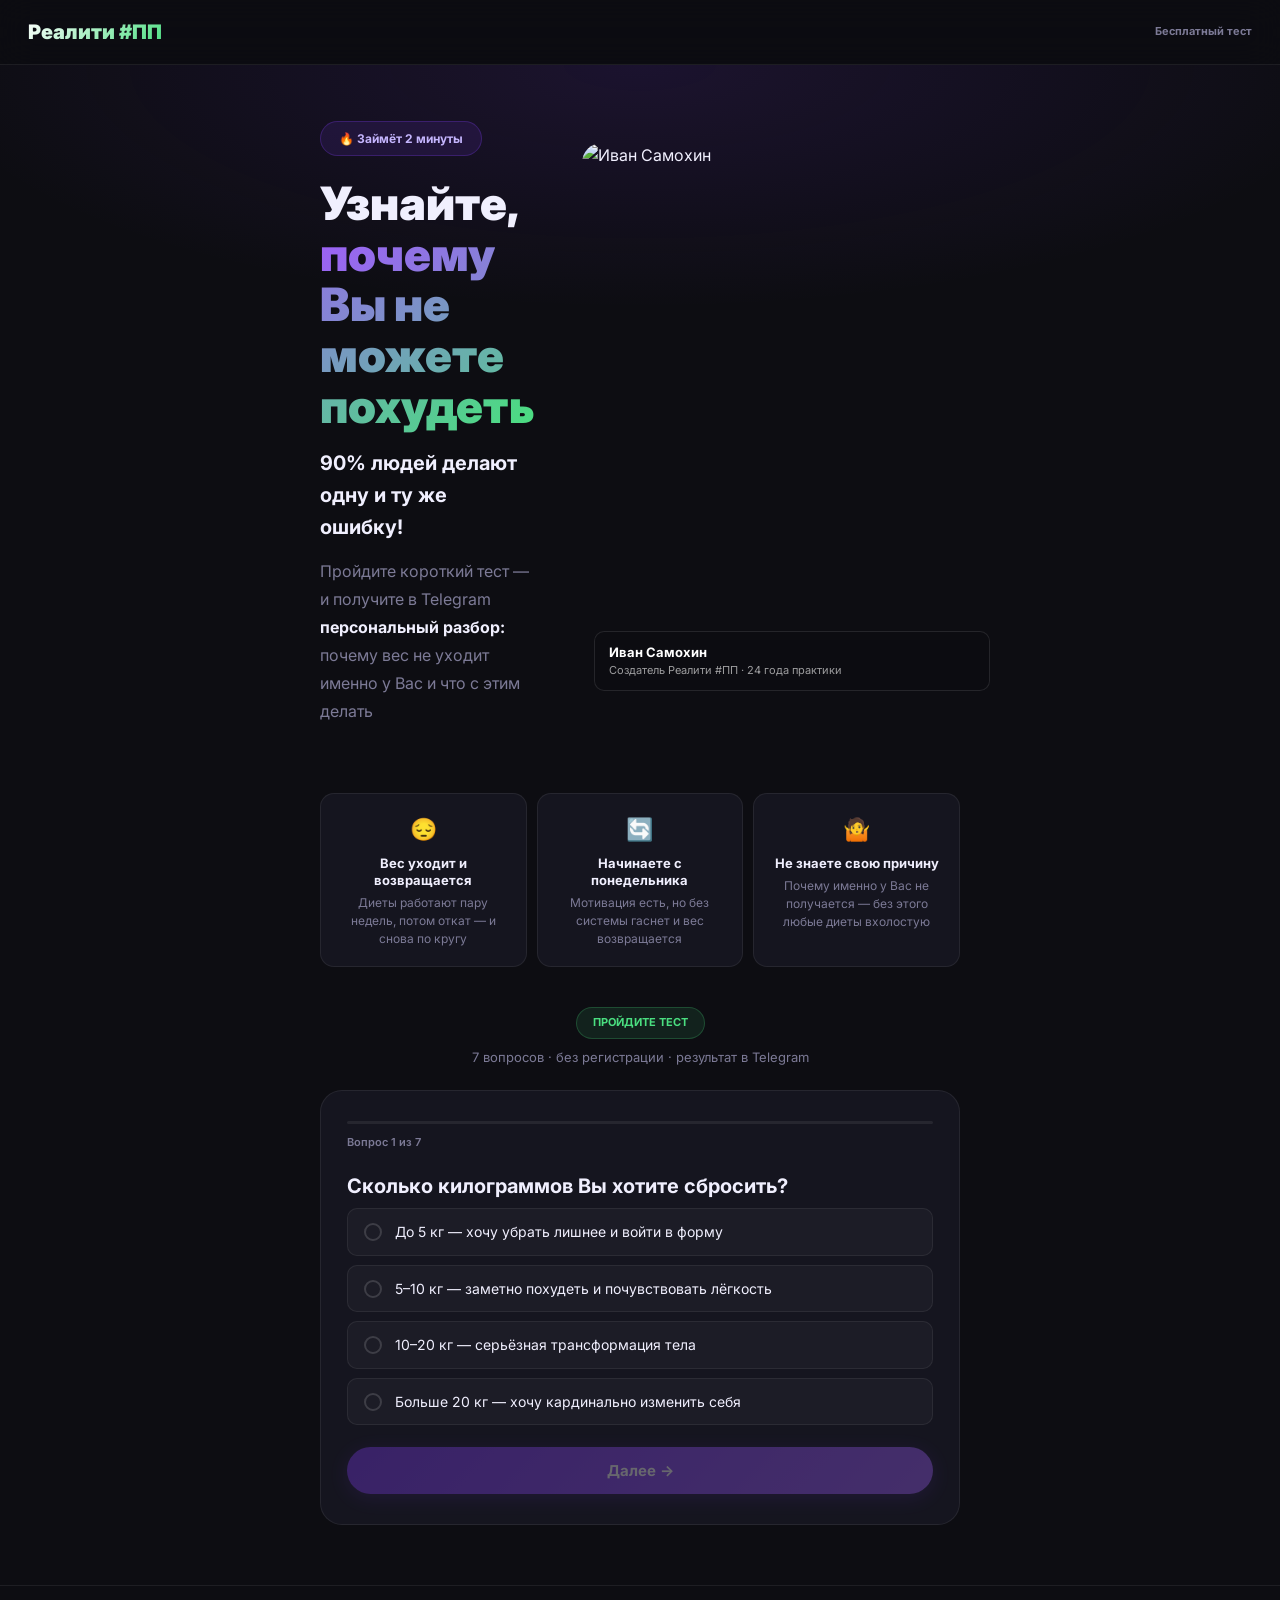
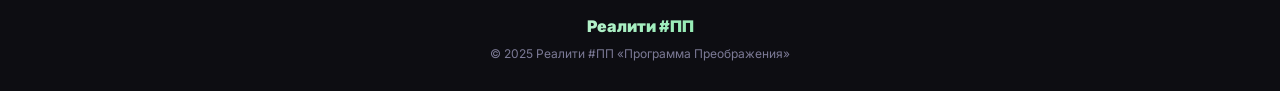
==== commit befc677e: "Update index.html" ====
--- a/index.html
+++ b/index.html
@@ -102,7 +102,7 @@
       <div class="hero-text">
         <div class="hero-badge">&#128293; Займёт 2 минуты</div>
         <h1>Узнайте, <span class="grad">почему Вы не можете похудеть</span></h1>
-        <p style="font-size:clamp(16px,2.5vw,20px);font-weight:700;color:var(--text);margin:0 0 14px">90% людей, которые пытаются похудеть, делают одну и ту же ошибку</p>
+        <p style="font-size:clamp(16px,2.5vw,20px);font-weight:700;color:var(--text);margin:0 0 14px">90% людей делают одну и ту же ошибку!</p>
         <p class="hero-sub">Пройдите короткий тест — и получите в Telegram <strong>персональный разбор:</strong> почему вес не уходит именно у Вас и что с этим делать</p>
       </div>
       <div class="hero-photo">
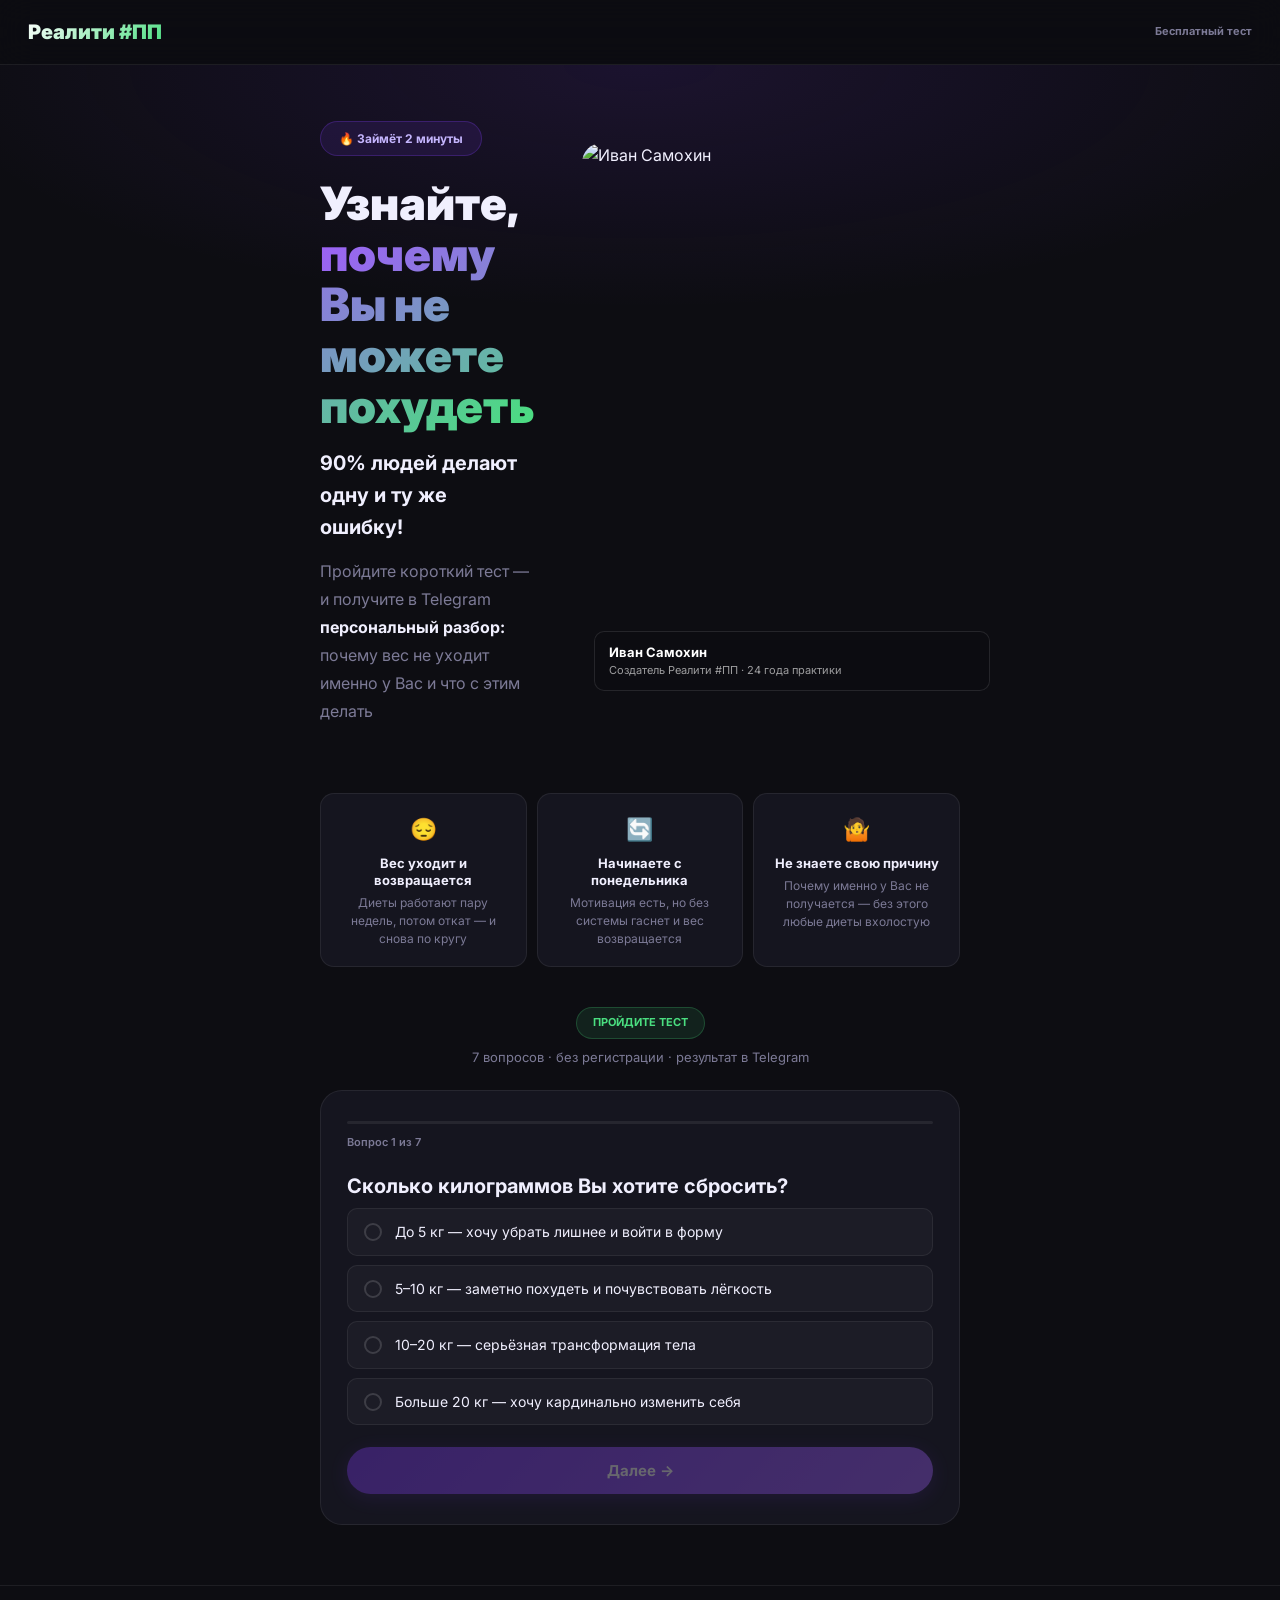
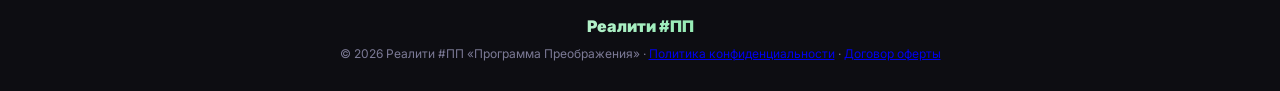
==== commit ced2728f: "Add files via upload" ====
--- a/index.html
+++ b/index.html
@@ -149,7 +149,7 @@
 <footer>
   <div class="wrap">
     <div class="fl">Реалити #ПП</div>
-    <p>© 2025 Реалити #ПП «Программа Преображения»</p>
+    <p>© 2026 Реалити #ПП «Программа Преображения» · <a href="privacy.html">Политика конфиденциальности</a> · <a href="offer.html">Договор оферты</a></p>
   </div>
 </footer>
 
